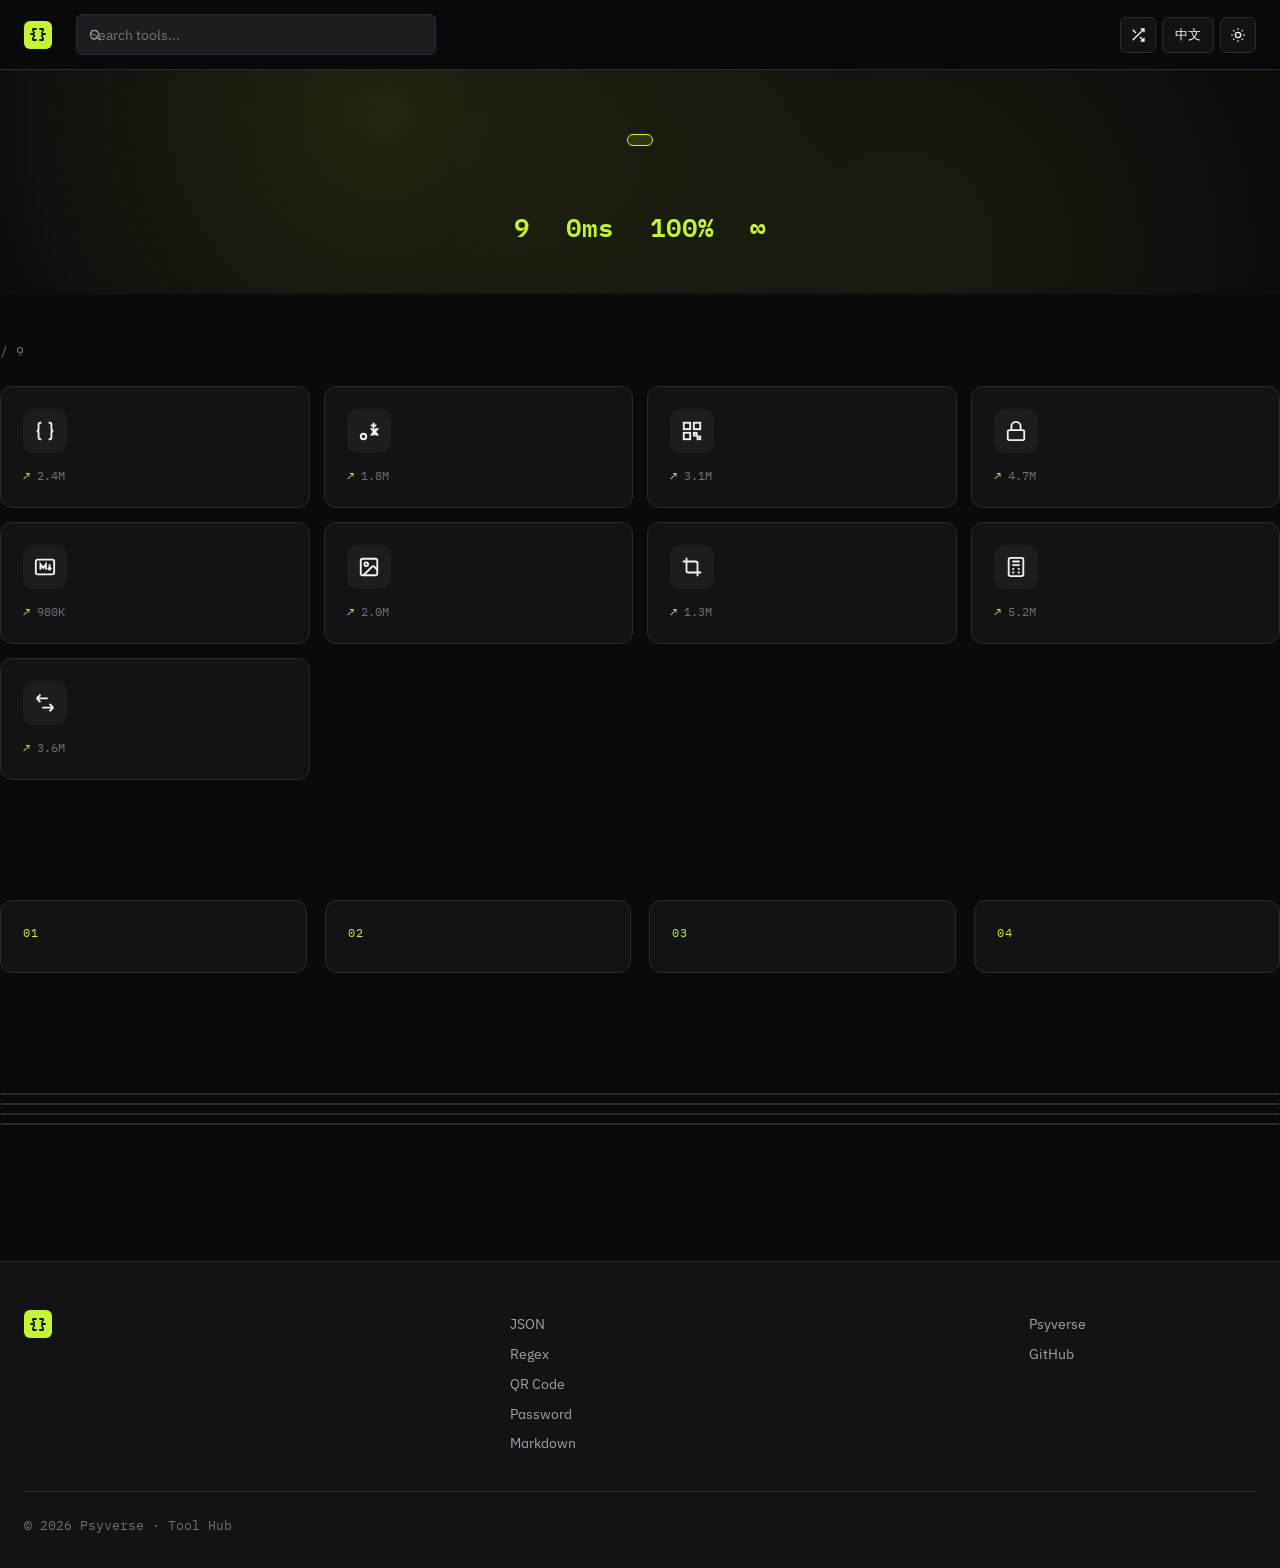
==== index.html @ 6f5b40fe "Initial commit: Tool Hub — 9 free utility tools (JSON, regex, QR, password, markdown, image compress" ====
<!DOCTYPE html>
<html lang="en" data-theme="dark">
<head>
<meta charset="UTF-8">
<meta name="viewport" content="width=device-width, initial-scale=1.0">
<title>Tool Hub — Free Online Utility Tools | 工具集 · 免费在线实用工具</title>
<meta name="description" content="Free, fast, no-signup online tools: JSON formatter, regex tester, QR code generator, password generator, image compressor, calculator, markdown preview, and more.">
<meta name="keywords" content="online tools, free tools, json formatter, regex tester, qr code generator, password generator, image compressor, unit converter, markdown editor, calculator">
<meta name="author" content="Gewenbo">
<link rel="canonical" href="https://tools.psyverse.fun/">
<link rel="alternate" hreflang="en" href="https://tools.psyverse.fun/">
<link rel="alternate" hreflang="zh-CN" href="https://tools.psyverse.fun/">
<link rel="alternate" hreflang="x-default" href="https://tools.psyverse.fun/">
<meta property="og:title" content="Tool Hub — Free Online Utility Tools">
<meta property="og:description" content="9 essential developer & productivity tools, free, instant, no signup. JSON, Regex, QR, Password, Markdown, Image, Calculator, Converter.">
<meta property="og:url" content="https://tools.psyverse.fun/">
<meta property="og:site_name" content="Tool Hub · 工具集">
<meta property="og:type" content="website">
<meta property="og:locale" content="en_US">
<meta property="og:locale:alternate" content="zh_CN">
<meta name="twitter:card" content="summary_large_image">
<meta name="twitter:title" content="Tool Hub — Free Online Utility Tools">
<meta name="twitter:description" content="9 essential developer & productivity tools, free, instant, no signup.">
<meta name="robots" content="index, follow">
<meta name="theme-color" content="#0a0a0b">
<script type="application/ld+json">
{
  "@context": "https://schema.org",
  "@type": "WebSite",
  "name": "Tool Hub",
  "alternateName": "工具集",
  "description": "Free online utility tools for developers and productivity.",
  "url": "https://tools.psyverse.fun/",
  "inLanguage": ["en", "zh-CN"],
  "potentialAction": {
    "@type": "SearchAction",
    "target": "https://tools.psyverse.fun/?q={search_term_string}",
    "query-input": "required name=search_term_string"
  },
  "author": { "@type": "Person", "name": "Gewenbo", "url": "https://psyverse.fun/" },
  "publisher": { "@type": "Organization", "name": "Psyverse", "url": "https://psyverse.fun/" }
}
</script>
<link rel="icon" href="data:image/svg+xml,<svg xmlns='http://www.w3.org/2000/svg' viewBox='0 0 32 32'><rect width='32' height='32' rx='6' fill='%23c5f432'/><text x='50%25' y='52%25' font-family='monospace' font-size='15' font-weight='700' text-anchor='middle' dominant-baseline='central' fill='%230a0a0b'>{}</text></svg>">
<link href="https://fonts.googleapis.com/css2?family=IBM+Plex+Sans:wght@400;500;600;700&family=IBM+Plex+Mono:wght@400;500;600&family=Space+Grotesk:wght@500;600;700&family=Noto+Sans+SC:wght@400;500;700&display=swap" rel="stylesheet">
<link rel="stylesheet" href="/shared.css">
<script src="https://analytics-dashboard-two-blue.vercel.app/tracker.js" defer></script>
</head>
<body data-lang="en">

<header class="site-header">
  <div class="header-inner">
    <a href="/" class="logo">
      <div class="logo-mark">{}</div>
      <span data-en="Tool Hub" data-zh="工具集"></span>
    </a>
    <div class="nav-search">
      <input id="tool-search" type="text" placeholder="Search tools..." data-en-placeholder="Search tools..." data-zh-placeholder="搜索工具...">
    </div>
    <div class="nav-spacer"></div>
    <div class="header-controls">
      <button class="icon-btn" data-action="random-tool" title="Random tool">
        <svg viewBox="0 0 24 24" fill="none" stroke="currentColor" stroke-width="2"><path d="M16 3h5v5M4 20 21 3M21 16v5h-5M15 15l6 6M4 4l5 5"/></svg>
      </button>
      <button class="icon-btn lang-btn" data-action="toggle-lang">中文</button>
      <button class="icon-btn" data-action="toggle-theme" title="Theme"></button>
    </div>
  </div>
</header>

<main>

<section class="hero">
  <div class="hero-eyebrow">
    <span data-en="9 free tools · No signup · No tracking" data-zh="9 个免费工具 · 无需注册 · 无追踪"></span>
  </div>
  <h1 class="display">
    <span data-en="Tools that <span class='accent'>just work.</span>" data-zh="即开即用的<span class='accent'>实用工具</span>"></span>
  </h1>
  <p>
    <span data-en="A focused set of fast, beautiful, free online utilities. Format JSON, test regex, generate QR codes — share results in one click." data-zh="一组精心打造的免费在线工具：JSON 格式化、正则测试、二维码生成…… 一键分享，开箱即用。"></span>
  </p>
  <div class="hero-stats">
    <div class="hero-stat">
      <div class="num mono">9</div>
      <div class="lbl" data-en="Tools" data-zh="工具"></div>
    </div>
    <div class="hero-stat">
      <div class="num mono">0ms</div>
      <div class="lbl" data-en="Server lag" data-zh="服务器延迟"></div>
    </div>
    <div class="hero-stat">
      <div class="num mono">100%</div>
      <div class="lbl" data-en="Client-side" data-zh="本地运行"></div>
    </div>
    <div class="hero-stat">
      <div class="num mono">∞</div>
      <div class="lbl" data-en="Free forever" data-zh="永久免费"></div>
    </div>
  </div>
</section>

<section class="container section">
  <div class="section-head">
    <h2 data-en="All tools" data-zh="所有工具"></h2>
    <span class="count">/ 9</span>
  </div>

  <div class="tool-grid" id="tool-grid">

    <a href="/json-formatter" class="tool-card">
      <button class="pin" data-action="pin" data-slug="json-formatter">☆</button>
      <div class="tool-icon"><svg viewBox="0 0 24 24" fill="none" stroke="currentColor" stroke-width="2"><path d="M8 3H7a2 2 0 0 0-2 2v5a2 2 0 0 1-2 2 2 2 0 0 1 2 2v5a2 2 0 0 0 2 2h1M16 21h1a2 2 0 0 0 2-2v-5a2 2 0 0 1 2-2 2 2 0 0 1-2-2V5a2 2 0 0 0-2-2h-1"/></svg></div>
      <h3 data-en="JSON Formatter" data-zh="JSON 格式化"></h3>
      <p data-en="Format, validate, minify JSON. Detects errors with line numbers." data-zh="格式化、校验、压缩 JSON。错误定位精确到行。"></p>
      <div class="meta"><span class="uses mono">2.4M</span><span data-en="dev" data-zh="开发"></span></div>
    </a>

    <a href="/regex-tester" class="tool-card">
      <button class="pin" data-action="pin" data-slug="regex-tester">☆</button>
      <div class="tool-icon"><svg viewBox="0 0 24 24" fill="none" stroke="currentColor" stroke-width="2"><path d="M17 3v6m-3-3h6M21 16h-1.5l-1.4-2-1.4 2H15l2.4-3-2.4-3h1.5l1.5 2 1.4-2H21l-2.5 3z"/><circle cx="6" cy="18" r="3"/></svg></div>
      <h3 data-en="Regex Tester" data-zh="正则测试"></h3>
      <p data-en="Live regex matching with highlighted captures and group inspector." data-zh="实时匹配、高亮捕获组、分组查看。"></p>
      <div class="meta"><span class="uses mono">1.8M</span><span data-en="dev" data-zh="开发"></span></div>
    </a>

    <a href="/qr-code-generator" class="tool-card">
      <button class="pin" data-action="pin" data-slug="qr-code-generator">☆</button>
      <div class="tool-icon"><svg viewBox="0 0 24 24" fill="none" stroke="currentColor" stroke-width="2"><rect x="3" y="3" width="7" height="7"/><rect x="14" y="3" width="7" height="7"/><rect x="3" y="14" width="7" height="7"/><rect x="14" y="14" width="3" height="3"/><rect x="18" y="18" width="3" height="3"/></svg></div>
      <h3 data-en="QR Code Generator" data-zh="二维码生成"></h3>
      <p data-en="Create QR codes for URLs, text, WiFi. Export PNG / SVG, custom colors." data-zh="生成网址、文本、WiFi 二维码。导出 PNG/SVG，可自定义颜色。"></p>
      <div class="meta"><span class="uses mono">3.1M</span><span data-en="utility" data-zh="实用"></span></div>
    </a>

    <a href="/password-generator" class="tool-card">
      <button class="pin" data-action="pin" data-slug="password-generator">☆</button>
      <div class="tool-icon"><svg viewBox="0 0 24 24" fill="none" stroke="currentColor" stroke-width="2"><rect x="3" y="11" width="18" height="11" rx="2"/><path d="M7 11V7a5 5 0 0 1 10 0v4"/></svg></div>
      <h3 data-en="Password Generator" data-zh="密码生成器"></h3>
      <p data-en="Strong, random passwords. Length, charsets, strength meter." data-zh="生成强随机密码。可调长度、字符集，含强度指示。"></p>
      <div class="meta"><span class="uses mono">4.7M</span><span data-en="security" data-zh="安全"></span></div>
    </a>

    <a href="/markdown-preview" class="tool-card">
      <button class="pin" data-action="pin" data-slug="markdown-preview">☆</button>
      <div class="tool-icon"><svg viewBox="0 0 24 24" fill="none" stroke="currentColor" stroke-width="2"><rect x="2" y="4" width="20" height="16" rx="2"/><path d="M7 15V9l3 4 3-4v6M17 9v6m-2-2 2 2 2-2"/></svg></div>
      <h3 data-en="Markdown Preview" data-zh="Markdown 预览"></h3>
      <p data-en="Real-time markdown editor. GFM, code blocks, syntax highlighting." data-zh="实时 Markdown 编辑器。支持 GFM、代码块、语法高亮。"></p>
      <div class="meta"><span class="uses mono">980K</span><span data-en="writing" data-zh="写作"></span></div>
    </a>

    <a href="/image-compressor" class="tool-card">
      <button class="pin" data-action="pin" data-slug="image-compressor">☆</button>
      <div class="tool-icon"><svg viewBox="0 0 24 24" fill="none" stroke="currentColor" stroke-width="2"><rect x="3" y="3" width="18" height="18" rx="2"/><circle cx="9" cy="9" r="2"/><path d="m21 15-3.1-3.1a2 2 0 0 0-2.8 0L6 21"/></svg></div>
      <h3 data-en="Image Compressor" data-zh="图片压缩"></h3>
      <p data-en="Compress JPG / PNG / WebP. Adjustable quality, see size before/after." data-zh="压缩 JPG/PNG/WebP。可调质量，前后对比体积。"></p>
      <div class="meta"><span class="uses mono">2.0M</span><span data-en="image" data-zh="图像"></span></div>
    </a>

    <a href="/image-cropper" class="tool-card">
      <button class="pin" data-action="pin" data-slug="image-cropper">☆</button>
      <div class="tool-icon"><svg viewBox="0 0 24 24" fill="none" stroke="currentColor" stroke-width="2"><path d="M6 2v14a2 2 0 0 0 2 2h14M18 22V8a2 2 0 0 0-2-2H2"/></svg></div>
      <h3 data-en="Image Cropper" data-zh="图片裁剪"></h3>
      <p data-en="Crop images to custom or preset ratios (1:1, 16:9, 4:3, 9:16)." data-zh="按自定义或预设比例裁剪 (1:1, 16:9, 4:3, 9:16)。"></p>
      <div class="meta"><span class="uses mono">1.3M</span><span data-en="image" data-zh="图像"></span></div>
    </a>

    <a href="/calculator" class="tool-card">
      <button class="pin" data-action="pin" data-slug="calculator">☆</button>
      <div class="tool-icon"><svg viewBox="0 0 24 24" fill="none" stroke="currentColor" stroke-width="2"><rect x="4" y="2" width="16" height="20" rx="2"/><path d="M8 6h8M8 10h8M8 14h2M14 14h2M8 18h2M14 18h2"/></svg></div>
      <h3 data-en="Calculator" data-zh="计算器"></h3>
      <p data-en="Basic + scientific calculator. Keyboard shortcuts, history." data-zh="基础 + 科学计算器。支持键盘、历史记录。"></p>
      <div class="meta"><span class="uses mono">5.2M</span><span data-en="math" data-zh="数学"></span></div>
    </a>

    <a href="/unit-converter" class="tool-card">
      <button class="pin" data-action="pin" data-slug="unit-converter">☆</button>
      <div class="tool-icon"><svg viewBox="0 0 24 24" fill="none" stroke="currentColor" stroke-width="2"><path d="M3 7h12M3 7l4-4M3 7l4 4M21 17H9M21 17l-4-4M21 17l-4 4"/></svg></div>
      <h3 data-en="Unit Converter" data-zh="单位换算"></h3>
      <p data-en="Length, weight, temperature, area, volume — instant conversion." data-zh="长度、重量、温度、面积、体积 — 即时换算。"></p>
      <div class="meta"><span class="uses mono">3.6M</span><span data-en="math" data-zh="数学"></span></div>
    </a>

  </div>
</section>

<section class="container section">
  <div class="section-head">
    <h2 data-en="Why Tool Hub?" data-zh="为何选择工具集？"></h2>
  </div>
  <div style="display:grid;grid-template-columns:repeat(auto-fit,minmax(240px,1fr));gap:18px;">
    <div style="padding:22px;border:1px solid var(--border);border-radius:var(--radius-lg);background:var(--surface);">
      <div style="font-family:var(--mono);color:var(--accent);font-size:.78rem;letter-spacing:.1em;margin-bottom:8px;">01</div>
      <h3 style="font-family:var(--display);font-size:1.05rem;margin-bottom:8px;font-weight:600;" data-en="100% client-side" data-zh="完全本地运行"></h3>
      <p style="color:var(--text-dim);font-size:.9rem;" data-en="Your data never leaves your browser. Format that secret JSON without worrying." data-zh="数据从不离开浏览器。机密 JSON 也可放心格式化。"></p>
    </div>
    <div style="padding:22px;border:1px solid var(--border);border-radius:var(--radius-lg);background:var(--surface);">
      <div style="font-family:var(--mono);color:var(--accent);font-size:.78rem;letter-spacing:.1em;margin-bottom:8px;">02</div>
      <h3 style="font-family:var(--display);font-size:1.05rem;margin-bottom:8px;font-weight:600;" data-en="Shareable links" data-zh="链接可分享"></h3>
      <p style="color:var(--text-dim);font-size:.9rem;" data-en="Every tool generates a URL with state baked in. Send a colleague a pre-filled formatter." data-zh="每个工具支持带状态分享。一键发送预填好的工具页给同事。"></p>
    </div>
    <div style="padding:22px;border:1px solid var(--border);border-radius:var(--radius-lg);background:var(--surface);">
      <div style="font-family:var(--mono);color:var(--accent);font-size:.78rem;letter-spacing:.1em;margin-bottom:8px;">03</div>
      <h3 style="font-family:var(--display);font-size:1.05rem;margin-bottom:8px;font-weight:600;" data-en="Embed anywhere" data-zh="自由嵌入"></h3>
      <p style="color:var(--text-dim);font-size:.9rem;" data-en="Drop any tool into your blog, docs, or wiki via a one-line iframe." data-zh="一行 iframe 代码即可嵌入到博客、文档或 wiki。"></p>
    </div>
    <div style="padding:22px;border:1px solid var(--border);border-radius:var(--radius-lg);background:var(--surface);">
      <div style="font-family:var(--mono);color:var(--accent);font-size:.78rem;letter-spacing:.1em;margin-bottom:8px;">04</div>
      <h3 style="font-family:var(--display);font-size:1.05rem;margin-bottom:8px;font-weight:600;" data-en="No ads, no tracking" data-zh="无广告，无追踪"></h3>
      <p style="color:var(--text-dim);font-size:.9rem;" data-en="One privacy-respecting pageview counter. That's it. No third-party trackers." data-zh="仅一个尊重隐私的访问计数器，无任何第三方追踪。"></p>
    </div>
  </div>
</section>

<section class="container section">
  <div class="section-head">
    <h2 data-en="Frequently asked" data-zh="常见问题"></h2>
  </div>
  <div class="faq-item"><div class="faq-q" data-en="Is everything really free?" data-zh="所有工具都免费吗？"></div><div class="faq-a" data-en="Yes. Forever. No accounts, no usage caps, no upsells." data-zh="是的，永久免费。无需账户、无次数限制、无收费升级。"></div></div>
  <div class="faq-item"><div class="faq-q" data-en="Where does my data go?" data-zh="我的数据传到哪里？"></div><div class="faq-a" data-en="Nowhere. Every tool runs entirely in your browser via JavaScript. Nothing is uploaded to a server — including images and JSON content." data-zh="哪里都不传。所有工具均在浏览器中通过 JavaScript 本地运行。图片、JSON 等内容均不上传服务器。"></div></div>
  <div class="faq-item"><div class="faq-q" data-en="Can I embed tools on my own website?" data-zh="可以将工具嵌入我的网站吗？"></div><div class="faq-a" data-en="Yes. Each tool page has an embed code in its bottom section. Drop the iframe snippet anywhere." data-zh="可以。每个工具页底部都提供嵌入代码，将 iframe 片段放入任意位置即可。"></div></div>
  <div class="faq-item"><div class="faq-q" data-en="Does it work offline?" data-zh="是否支持离线使用？"></div><div class="faq-a" data-en="Yes — once a page loads, it works offline. Most tools are zero-byte after the initial visit." data-zh="支持。页面加载完成后即可离线使用，多数工具首次访问后零额外流量。"></div></div>
</section>

</main>

<footer class="site-footer">
  <div class="footer-inner">
    <div class="footer-col">
      <div class="logo" style="margin-bottom:14px;"><div class="logo-mark">{}</div><span data-en="Tool Hub" data-zh="工具集"></span></div>
      <p style="font-size:.88rem;color:var(--text-dim);max-width:280px;" data-en="Free, fast, beautiful tools — built into a tight grid. Part of the Psyverse portfolio." data-zh="免费、快速、精美的工具集合 — 隶属 Psyverse 矩阵。"></p>
    </div>
    <div class="footer-col">
      <h4 data-en="Tools" data-zh="工具"></h4>
      <a href="/json-formatter">JSON</a>
      <a href="/regex-tester">Regex</a>
      <a href="/qr-code-generator">QR Code</a>
      <a href="/password-generator">Password</a>
      <a href="/markdown-preview">Markdown</a>
    </div>
    <div class="footer-col">
      <h4 data-en="More" data-zh="更多"></h4>
      <a href="/image-compressor" data-en="Image Compress" data-zh="图片压缩"></a>
      <a href="/image-cropper" data-en="Image Crop" data-zh="图片裁剪"></a>
      <a href="/calculator" data-en="Calculator" data-zh="计算器"></a>
      <a href="/unit-converter" data-en="Unit Converter" data-zh="单位换算"></a>
    </div>
    <div class="footer-col">
      <h4 data-en="Network" data-zh="网络"></h4>
      <a href="https://psyverse.fun">Psyverse</a>
      <a href="https://aitools.psyverse.fun" data-en="AI Tools" data-zh="AI 工具"></a>
      <a href="https://prompts.psyverse.fun" data-en="Prompt Vault" data-zh="提示词库"></a>
      <a href="https://github.com/gewenbo888/tool-hub">GitHub</a>
    </div>
  </div>
  <div class="footer-bottom">
    <span>© 2026 Psyverse · Tool Hub</span>
    <span data-en="Built by Gewenbo · No tracking · No ads" data-zh="Gewenbo 制作 · 无追踪 · 无广告"></span>
  </div>
</footer>

<script src="/shared.js"></script>
</body>
</html>
---- shared.css ----
/* Tool Hub — shared styles
 * Distinctive: IBM Plex Sans + Mono, electric lime accent, sharp cards,
 * generous whitespace, monospace numerics, light/dark via [data-theme]
 */

:root {
  --bg: #0a0a0b;
  --surface: #131316;
  --surface-2: #1c1c21;
  --surface-3: #26262d;
  --border: #2a2a32;
  --border-strong: #3a3a44;
  --text: #f4f4f5;
  --text-dim: #a1a1aa;
  --text-faint: #71717a;
  --accent: #c5f432;
  --accent-ink: #0a0a0b;
  --accent-soft: rgba(197, 244, 50, .12);
  --danger: #ff5b5b;
  --warn: #ffb547;
  --good: #4ade80;
  --shadow-sm: 0 1px 2px rgba(0,0,0,.4);
  --shadow-md: 0 4px 16px rgba(0,0,0,.4);
  --radius: 6px;
  --radius-lg: 12px;
  --mono: 'IBM Plex Mono', ui-monospace, SF Mono, Menlo, monospace;
  --sans: 'IBM Plex Sans', system-ui, sans-serif;
  --display: 'Space Grotesk', 'IBM Plex Sans', sans-serif;
}

[data-theme="light"] {
  --bg: #fafaf7;
  --surface: #ffffff;
  --surface-2: #f4f4f0;
  --surface-3: #ebebe5;
  --border: #e2e2dc;
  --border-strong: #c8c8c0;
  --text: #18181b;
  --text-dim: #52525b;
  --text-faint: #a1a1aa;
  --accent: #5fa800;
  --accent-ink: #ffffff;
  --accent-soft: rgba(95, 168, 0, .1);
  --shadow-sm: 0 1px 2px rgba(0,0,0,.06);
  --shadow-md: 0 4px 16px rgba(0,0,0,.08);
}

* { margin: 0; padding: 0; box-sizing: border-box; }
html { scroll-behavior: smooth; }
body {
  font-family: var(--sans);
  font-weight: 400;
  background: var(--bg);
  color: var(--text);
  line-height: 1.55;
  -webkit-font-smoothing: antialiased;
  text-rendering: optimizeLegibility;
  min-height: 100vh;
  font-feature-settings: "ss01", "cv01";
}

a { color: inherit; text-decoration: none; }
button { font-family: inherit; cursor: pointer; border: none; background: none; color: inherit; }
input, textarea, select { font-family: inherit; color: inherit; }
.mono { font-family: var(--mono); }
.display { font-family: var(--display); letter-spacing: -.02em; }

/* ───── i18n ───── */
[data-en], [data-zh] { display: inline; }
body[data-lang="en"] [data-zh] { display: none; }
body[data-lang="zh"] [data-en] { display: none; }
body[data-lang="zh"] { font-family: 'Noto Sans SC', var(--sans); }

/* ───── HEADER ───── */
.site-header {
  position: sticky; top: 0; z-index: 50;
  background: color-mix(in srgb, var(--bg) 88%, transparent);
  backdrop-filter: blur(12px);
  border-bottom: 1px solid var(--border);
}
.header-inner {
  max-width: 1280px; margin: 0 auto;
  padding: 14px 24px;
  display: flex; align-items: center; gap: 24px;
}
.logo {
  display: flex; align-items: center; gap: 10px;
  font-family: var(--display); font-weight: 700; font-size: 1.1rem;
  letter-spacing: -.01em;
}
.logo-mark {
  width: 28px; height: 28px;
  background: var(--accent); color: var(--accent-ink);
  border-radius: 6px;
  display: grid; place-items: center;
  font-weight: 700; font-size: .92rem;
  font-family: var(--mono);
}
.nav-spacer { flex: 1; }
.nav-search {
  flex: 1; max-width: 360px; position: relative;
}
.nav-search input {
  width: 100%; padding: 9px 14px 9px 36px;
  background: var(--surface); border: 1px solid var(--border);
  border-radius: var(--radius);
  font-size: .92rem; outline: none;
  transition: border-color .15s;
}
.nav-search input:focus { border-color: var(--border-strong); }
.nav-search::before {
  content: ""; position: absolute; left: 12px; top: 50%;
  width: 14px; height: 14px; transform: translateY(-50%);
  background-image: url("data:image/svg+xml,%3Csvg xmlns='http://www.w3.org/2000/svg' viewBox='0 0 24 24' fill='none' stroke='%23a1a1aa' stroke-width='2'%3E%3Ccircle cx='11' cy='11' r='7'/%3E%3Cpath d='m21 21-4.3-4.3'/%3E%3C/svg%3E");
  background-size: contain; background-repeat: no-repeat;
}
.header-controls { display: flex; gap: 6px; }
.icon-btn {
  width: 36px; height: 36px; border-radius: var(--radius);
  display: grid; place-items: center;
  border: 1px solid var(--border);
  background: var(--surface);
  font-size: .82rem; font-weight: 500;
  transition: all .15s;
}
.icon-btn:hover { border-color: var(--border-strong); background: var(--surface-2); }
.icon-btn svg { width: 16px; height: 16px; }
.lang-btn { width: auto; padding: 0 12px; font-family: var(--mono); font-size: .8rem; }

/* ───── LAYOUT ───── */
.container { max-width: 1280px; margin: 0 auto; padding: 0 24px; }
.tool-page { max-width: 980px; margin: 0 auto; padding: 32px 24px 80px; }
.breadcrumb { font-size: .85rem; color: var(--text-dim); margin-bottom: 16px; font-family: var(--mono); }
.breadcrumb a:hover { color: var(--accent); }

/* ───── HERO ───── */
.hero {
  padding: 64px 24px 48px; text-align: center;
  position: relative; overflow: hidden;
}
.hero::before {
  content: ""; position: absolute; inset: 0;
  background:
    radial-gradient(circle at 30% 20%, var(--accent-soft) 0%, transparent 50%),
    radial-gradient(circle at 70% 80%, color-mix(in srgb, var(--accent) 8%, transparent) 0%, transparent 50%);
  pointer-events: none;
}
.hero-eyebrow {
  display: inline-block;
  font-family: var(--mono); font-size: .78rem;
  letter-spacing: .14em; text-transform: uppercase;
  color: var(--accent);
  padding: 5px 12px;
  border: 1px solid var(--accent);
  border-radius: 999px;
  margin-bottom: 22px;
  background: var(--accent-soft);
  position: relative;
}
.hero h1 {
  font-family: var(--display);
  font-size: clamp(2.4rem, 5.5vw, 4.4rem);
  font-weight: 700; letter-spacing: -.035em;
  line-height: 1; margin-bottom: 20px;
  position: relative;
}
.hero h1 .accent { color: var(--accent); }
.hero p {
  font-size: 1.15rem; color: var(--text-dim);
  max-width: 620px; margin: 0 auto 32px;
  position: relative;
}
.hero-stats {
  display: flex; justify-content: center; gap: 36px; flex-wrap: wrap;
  position: relative;
}
.hero-stat .num { font-family: var(--mono); font-size: 1.6rem; font-weight: 600; color: var(--accent); }
.hero-stat .lbl { font-size: .8rem; color: var(--text-faint); text-transform: uppercase; letter-spacing: .08em; }

/* ───── TOOL GRID ───── */
.section { padding: 48px 0; }
.section-head {
  display: flex; align-items: baseline; gap: 16px;
  margin-bottom: 24px;
}
.section-head h2 {
  font-family: var(--display); font-size: 1.6rem;
  font-weight: 600; letter-spacing: -.02em;
}
.section-head .count {
  font-family: var(--mono); font-size: .8rem;
  color: var(--text-faint);
}
.section-head .filter {
  margin-left: auto; display: flex; gap: 6px;
}
.chip {
  padding: 6px 12px; border-radius: 999px;
  font-size: .82rem; font-weight: 500;
  background: var(--surface); border: 1px solid var(--border);
  transition: all .15s;
}
.chip:hover, .chip.active { background: var(--accent); color: var(--accent-ink); border-color: var(--accent); }

.tool-grid {
  display: grid;
  grid-template-columns: repeat(auto-fill, minmax(260px, 1fr));
  gap: 14px;
}
.tool-card {
  background: var(--surface); border: 1px solid var(--border);
  border-radius: var(--radius-lg);
  padding: 22px;
  transition: all .2s;
  position: relative; display: block;
  overflow: hidden;
}
.tool-card::after {
  content: ""; position: absolute; inset: -1px;
  border-radius: var(--radius-lg);
  background: linear-gradient(135deg, var(--accent), transparent 40%);
  opacity: 0; transition: opacity .25s;
  z-index: -1; padding: 1px;
}
.tool-card:hover {
  transform: translateY(-2px);
  border-color: var(--border-strong);
  box-shadow: var(--shadow-md);
}
.tool-card:hover .tool-icon {
  background: var(--accent); color: var(--accent-ink);
}
.tool-card .pin {
  position: absolute; top: 14px; right: 14px;
  width: 28px; height: 28px; border-radius: 50%;
  display: grid; place-items: center;
  opacity: 0; transition: all .15s;
  font-size: .9rem;
}
.tool-card:hover .pin { opacity: .5; }
.tool-card .pin:hover, .tool-card .pin.pinned { opacity: 1; color: var(--accent); }
.tool-icon {
  width: 44px; height: 44px;
  border-radius: 10px;
  background: var(--surface-2);
  display: grid; place-items: center;
  margin-bottom: 14px;
  transition: all .2s;
}
.tool-icon svg { width: 22px; height: 22px; }
.tool-card h3 {
  font-family: var(--display); font-weight: 600;
  font-size: 1.05rem; margin-bottom: 6px;
  letter-spacing: -.01em;
}
.tool-card p {
  font-size: .85rem; color: var(--text-dim);
  line-height: 1.45; margin-bottom: 10px;
}
.tool-card .meta {
  display: flex; gap: 10px; font-size: .72rem;
  color: var(--text-faint);
  font-family: var(--mono);
}
.tool-card .meta .uses::before { content: "↗ "; color: var(--accent); }

/* ───── TOOL PAGE ───── */
.tool-header {
  margin-bottom: 28px;
  padding-bottom: 22px;
  border-bottom: 1px solid var(--border);
}
.tool-header h1 {
  font-family: var(--display);
  font-size: clamp(2rem, 4vw, 2.8rem);
  font-weight: 700; letter-spacing: -.025em;
  margin-bottom: 10px;
}
.tool-header .desc {
  color: var(--text-dim); font-size: 1.02rem;
  max-width: 680px;
}
.tool-actions {
  display: flex; gap: 8px; margin-top: 16px;
  flex-wrap: wrap;
}
.action-btn {
  padding: 8px 14px;
  background: var(--surface); border: 1px solid var(--border);
  border-radius: var(--radius);
  font-size: .85rem; font-weight: 500;
  display: inline-flex; align-items: center; gap: 7px;
  transition: all .15s;
}
.action-btn:hover { background: var(--surface-2); border-color: var(--border-strong); }
.action-btn.primary { background: var(--accent); color: var(--accent-ink); border-color: var(--accent); }
.action-btn.primary:hover { background: color-mix(in srgb, var(--accent) 88%, white); }
.action-btn svg { width: 14px; height: 14px; }

/* ───── PANEL / WORKSPACE ───── */
.workspace {
  display: grid; grid-template-columns: 1fr 1fr; gap: 16px;
  margin-bottom: 28px;
}
.workspace.single { grid-template-columns: 1fr; }
@media (max-width: 760px) { .workspace { grid-template-columns: 1fr; } }
.panel {
  background: var(--surface); border: 1px solid var(--border);
  border-radius: var(--radius-lg);
  overflow: hidden;
  display: flex; flex-direction: column;
}
.panel-head {
  padding: 12px 16px;
  border-bottom: 1px solid var(--border);
  display: flex; align-items: center; gap: 10px;
  background: var(--surface-2);
  font-size: .85rem; font-weight: 500;
}
.panel-head .label { font-family: var(--mono); color: var(--text-dim); text-transform: uppercase; letter-spacing: .06em; font-size: .72rem; }
.panel-head .actions { margin-left: auto; display: flex; gap: 4px; }
.panel-head .mini-btn {
  padding: 4px 10px; border-radius: 5px;
  font-size: .76rem; color: var(--text-dim);
  transition: all .12s;
}
.panel-head .mini-btn:hover { background: var(--surface-3); color: var(--text); }
.panel-body {
  flex: 1; padding: 14px 16px;
  font-family: var(--mono); font-size: .9rem;
  line-height: 1.55;
}
textarea.code {
  width: 100%; min-height: 320px;
  background: transparent; border: none;
  font-family: var(--mono); font-size: .9rem;
  color: var(--text); resize: vertical;
  outline: none; line-height: 1.55;
}
.output-pre {
  margin: 0; white-space: pre-wrap; word-break: break-all;
  min-height: 320px; color: var(--text);
  font-family: var(--mono); font-size: .9rem;
}
.empty { color: var(--text-faint); font-style: italic; }

/* ───── INPUTS ───── */
.field { display: flex; flex-direction: column; gap: 6px; margin-bottom: 14px; }
.field label { font-size: .78rem; color: var(--text-dim); font-weight: 500; }
input[type="text"], input[type="number"], input[type="url"], select, textarea.std {
  width: 100%; padding: 10px 13px;
  background: var(--surface-2); border: 1px solid var(--border);
  border-radius: var(--radius); font-size: .9rem;
  outline: none; transition: border-color .12s;
}
input:focus, select:focus, textarea.std:focus { border-color: var(--accent); }
.row { display: flex; gap: 10px; align-items: center; }
.row > * { flex: 1; }

/* ───── SEO BLOCK ───── */
.seo-section {
  margin-top: 56px; padding-top: 32px;
  border-top: 1px solid var(--border);
}
.seo-section h2 {
  font-family: var(--display); font-size: 1.4rem;
  margin-bottom: 14px; letter-spacing: -.015em;
  font-weight: 600;
}
.seo-section h3 {
  font-family: var(--display); font-size: 1.05rem;
  margin: 22px 0 8px; font-weight: 600;
  letter-spacing: -.01em;
}
.seo-section p { color: var(--text-dim); margin-bottom: 12px; max-width: 760px; line-height: 1.65; }
.seo-section ul { color: var(--text-dim); padding-left: 20px; margin-bottom: 12px; }
.seo-section ul li { margin-bottom: 6px; }
.seo-section code {
  font-family: var(--mono); font-size: .85em;
  background: var(--surface-2); padding: 2px 6px;
  border-radius: 4px; color: var(--accent);
}
.faq-item {
  border: 1px solid var(--border); border-radius: var(--radius);
  margin-bottom: 8px; overflow: hidden;
  background: var(--surface);
}
.faq-q {
  padding: 14px 16px; cursor: pointer;
  font-weight: 500; font-size: .95rem;
  display: flex; align-items: center; justify-content: space-between;
}
.faq-q::after { content: "+"; font-family: var(--mono); font-size: 1.2rem; color: var(--text-dim); }
.faq-item.open .faq-q::after { content: "−"; }
.faq-a {
  padding: 0 16px; max-height: 0; overflow: hidden;
  color: var(--text-dim); font-size: .92rem;
  transition: all .25s;
}
.faq-item.open .faq-a { padding: 0 16px 14px; max-height: 400px; }

/* ───── EMBED CODE ───── */
.embed-block {
  background: var(--surface-2); border: 1px solid var(--border);
  border-radius: var(--radius); padding: 14px;
  font-family: var(--mono); font-size: .82rem;
  position: relative; word-break: break-all;
  margin-bottom: 16px;
}
.embed-block .copy-mini {
  position: absolute; top: 8px; right: 8px;
  font-size: .72rem; padding: 4px 8px;
  background: var(--surface-3); border-radius: 4px;
  font-family: var(--sans);
}

/* ───── FOOTER ───── */
.site-footer {
  margin-top: 80px; padding: 48px 24px 32px;
  border-top: 1px solid var(--border);
  background: var(--surface);
}
.footer-inner {
  max-width: 1280px; margin: 0 auto;
  display: grid;
  grid-template-columns: 2fr repeat(3, 1fr);
  gap: 32px;
}
@media (max-width: 700px) { .footer-inner { grid-template-columns: 1fr 1fr; } }
.footer-col h4 {
  font-family: var(--mono); font-size: .76rem;
  text-transform: uppercase; letter-spacing: .1em;
  color: var(--text-faint); margin-bottom: 12px;
}
.footer-col a {
  display: block; padding: 4px 0;
  font-size: .88rem; color: var(--text-dim);
  transition: color .12s;
}
.footer-col a:hover { color: var(--accent); }
.footer-bottom {
  max-width: 1280px; margin: 32px auto 0;
  padding-top: 24px; border-top: 1px solid var(--border);
  display: flex; justify-content: space-between;
  font-size: .8rem; color: var(--text-faint);
  flex-wrap: wrap; gap: 12px;
  font-family: var(--mono);
}

/* ───── TOAST ───── */
.toast {
  position: fixed; bottom: 32px; left: 50%;
  transform: translate(-50%, 100px);
  background: var(--text); color: var(--bg);
  padding: 11px 20px; border-radius: 8px;
  font-size: .88rem; font-weight: 500;
  box-shadow: var(--shadow-md);
  opacity: 0; transition: all .25s;
  z-index: 200;
}
.toast.show { transform: translate(-50%, 0); opacity: 1; }

/* ───── SHARE MODAL ───── */
.modal-bg {
  position: fixed; inset: 0;
  background: rgba(0,0,0,.6);
  display: none; align-items: center; justify-content: center;
  z-index: 100;
}
.modal-bg.show { display: flex; }
.modal {
  background: var(--surface); border-radius: var(--radius-lg);
  border: 1px solid var(--border);
  padding: 28px; max-width: 460px; width: 90%;
}
.modal h3 {
  font-family: var(--display); font-size: 1.3rem;
  font-weight: 600; margin-bottom: 14px;
}
.modal-link {
  background: var(--surface-2); padding: 12px;
  border-radius: var(--radius); font-family: var(--mono);
  font-size: .82rem; word-break: break-all;
  margin-bottom: 14px;
  border: 1px solid var(--border);
}
.modal-share-row { display: flex; gap: 8px; flex-wrap: wrap; }

/* ───── SCROLLBAR ───── */
*::-webkit-scrollbar { width: 8px; height: 8px; }
*::-webkit-scrollbar-track { background: var(--bg); }
*::-webkit-scrollbar-thumb { background: var(--border-strong); border-radius: 4px; }
*::-webkit-scrollbar-thumb:hover { background: var(--text-faint); }

/* ───── ANIMATIONS ───── */
@keyframes fadeUp {
  from { opacity: 0; transform: translateY(12px); }
  to { opacity: 1; transform: translateY(0); }
}
.tool-card { animation: fadeUp .35s ease-out backwards; }
.tool-card:nth-child(1) { animation-delay: .02s; }
.tool-card:nth-child(2) { animation-delay: .04s; }
.tool-card:nth-child(3) { animation-delay: .06s; }
.tool-card:nth-child(4) { animation-delay: .08s; }
.tool-card:nth-child(5) { animation-delay: .1s; }
.tool-card:nth-child(6) { animation-delay: .12s; }
.tool-card:nth-child(7) { animation-delay: .14s; }
.tool-card:nth-child(8) { animation-delay: .16s; }
.tool-card:nth-child(9) { animation-delay: .18s; }

/* ───── REGEX HIGHLIGHTING ───── */
.match { background: var(--accent-soft); color: var(--accent); padding: 1px 0; }
.regex-info { display: flex; gap: 16px; flex-wrap: wrap; font-family: var(--mono); font-size: .8rem; color: var(--text-dim); margin-bottom: 12px; }
.regex-info b { color: var(--accent); }

/* ───── MARKDOWN PREVIEW ───── */
.md-preview { line-height: 1.7; font-family: var(--sans); }
.md-preview h1, .md-preview h2, .md-preview h3 { font-family: var(--display); margin: 1em 0 .4em; }
.md-preview h1 { font-size: 1.7rem; border-bottom: 1px solid var(--border); padding-bottom: .2em; }
.md-preview h2 { font-size: 1.35rem; }
.md-preview h3 { font-size: 1.1rem; }
.md-preview p { margin-bottom: .8em; color: var(--text); }
.md-preview ul, .md-preview ol { margin: 0 0 .8em 1.4em; }
.md-preview code { background: var(--surface-2); padding: 2px 5px; border-radius: 4px; font-family: var(--mono); font-size: .88em; color: var(--accent); }
.md-preview pre { background: var(--surface-2); padding: 12px; border-radius: 6px; overflow-x: auto; margin-bottom: .8em; }
.md-preview pre code { background: transparent; padding: 0; color: var(--text); }
.md-preview blockquote { border-left: 3px solid var(--accent); padding-left: 12px; color: var(--text-dim); margin-bottom: .8em; }
.md-preview a { color: var(--accent); text-decoration: underline; }
.md-preview img { max-width: 100%; }

/* ───── COLOR/RANGE INPUTS ───── */
input[type="range"] {
  -webkit-appearance: none; width: 100%; height: 4px;
  background: var(--surface-3); border-radius: 2px; outline: none;
}
input[type="range"]::-webkit-slider-thumb {
  -webkit-appearance: none; width: 16px; height: 16px;
  background: var(--accent); border-radius: 50%; cursor: pointer;
}
input[type="checkbox"] { accent-color: var(--accent); width: 16px; height: 16px; }

/* ───── CALCULATOR ───── */
.calc {
  max-width: 380px; background: var(--surface);
  border: 1px solid var(--border); border-radius: var(--radius-lg);
  padding: 20px; margin: 0 auto;
}
.calc-display {
  background: var(--surface-2); border-radius: var(--radius);
  padding: 16px; min-height: 100px; margin-bottom: 14px;
  text-align: right; word-break: break-all;
}
.calc-display .expr { font-family: var(--mono); font-size: .85rem; color: var(--text-dim); min-height: 1.2em; }
.calc-display .val { font-family: var(--mono); font-size: 2rem; font-weight: 600; }
.calc-grid { display: grid; grid-template-columns: repeat(4, 1fr); gap: 6px; }
.calc-grid.sci { grid-template-columns: repeat(5, 1fr); }
.calc-btn {
  padding: 14px 0; border-radius: var(--radius);
  background: var(--surface-2); border: 1px solid var(--border);
  font-family: var(--mono); font-size: .95rem; font-weight: 500;
  transition: all .1s;
}
.calc-btn:hover { background: var(--surface-3); border-color: var(--border-strong); }
.calc-btn.op { color: var(--accent); }
.calc-btn.eq { background: var(--accent); color: var(--accent-ink); border-color: var(--accent); grid-column: span 2; }
.calc-btn.clr { color: var(--danger); }
.calc-toggle { display: flex; gap: 4px; margin-bottom: 12px; }
.calc-toggle button {
  flex: 1; padding: 8px;
  border-radius: var(--radius); font-size: .82rem;
  background: var(--surface-2); border: 1px solid var(--border);
}
.calc-toggle button.active { background: var(--accent); color: var(--accent-ink); border-color: var(--accent); }

/* ───── IMAGE COMPARE ───── */
.img-preview-row { display: grid; grid-template-columns: 1fr 1fr; gap: 14px; margin: 16px 0; }
@media (max-width: 600px) { .img-preview-row { grid-template-columns: 1fr; } }
.img-box {
  background: var(--surface-2); border: 1px dashed var(--border);
  border-radius: var(--radius); padding: 12px;
  display: flex; flex-direction: column; align-items: center; gap: 8px;
}
.img-box img { max-width: 100%; max-height: 280px; border-radius: 4px; }
.img-box .meta { font-family: var(--mono); font-size: .78rem; color: var(--text-dim); }
.dropzone {
  border: 2px dashed var(--border-strong); border-radius: var(--radius-lg);
  padding: 48px 20px; text-align: center;
  background: var(--surface); transition: all .15s;
  cursor: pointer; margin-bottom: 16px;
}
.dropzone:hover, .dropzone.over { border-color: var(--accent); background: var(--accent-soft); }
.dropzone p { color: var(--text-dim); font-size: .92rem; margin-top: 8px; }

/* ───── PASSWORD ───── */
.pw-display {
  background: var(--surface-2); border: 1px solid var(--border);
  border-radius: var(--radius); padding: 18px;
  font-family: var(--mono); font-size: 1.4rem;
  text-align: center; margin-bottom: 12px;
  word-break: break-all; min-height: 70px;
  display: flex; align-items: center; justify-content: center;
  position: relative;
}
.strength-bar {
  height: 6px; background: var(--surface-2);
  border-radius: 3px; overflow: hidden;
  margin-bottom: 8px;
}
.strength-fill { height: 100%; transition: all .3s; }
.strength-label { font-size: .8rem; font-family: var(--mono); }
.options-grid {
  display: grid; grid-template-columns: 1fr 1fr; gap: 10px;
  margin: 16px 0;
}
.option-row {
  display: flex; align-items: center; gap: 8px;
  padding: 8px 12px; background: var(--surface-2);
  border-radius: var(--radius); cursor: pointer;
  font-size: .88rem;
}

/* ───── QR ───── */
.qr-preview {
  display: flex; justify-content: center; padding: 24px;
  background: white; border-radius: var(--radius);
}
.qr-preview img, .qr-preview svg, .qr-preview canvas { max-width: 100%; }

/* ───── UNIT CONVERTER ───── */
.conv-row {
  display: grid; grid-template-columns: 1fr auto 1fr; gap: 10px;
  align-items: end; margin-bottom: 16px;
}
.conv-arrow {
  display: grid; place-items: center;
  width: 36px; height: 36px;
  border-radius: 50%; background: var(--surface-2);
  color: var(--accent);
  margin-bottom: 6px;
}
.conv-tabs {
  display: flex; flex-wrap: wrap; gap: 6px; margin-bottom: 18px;
}
.conv-tab {
  padding: 7px 14px; border-radius: 999px;
  font-size: .82rem; background: var(--surface);
  border: 1px solid var(--border);
}
.conv-tab.active { background: var(--accent); color: var(--accent-ink); border-color: var(--accent); }
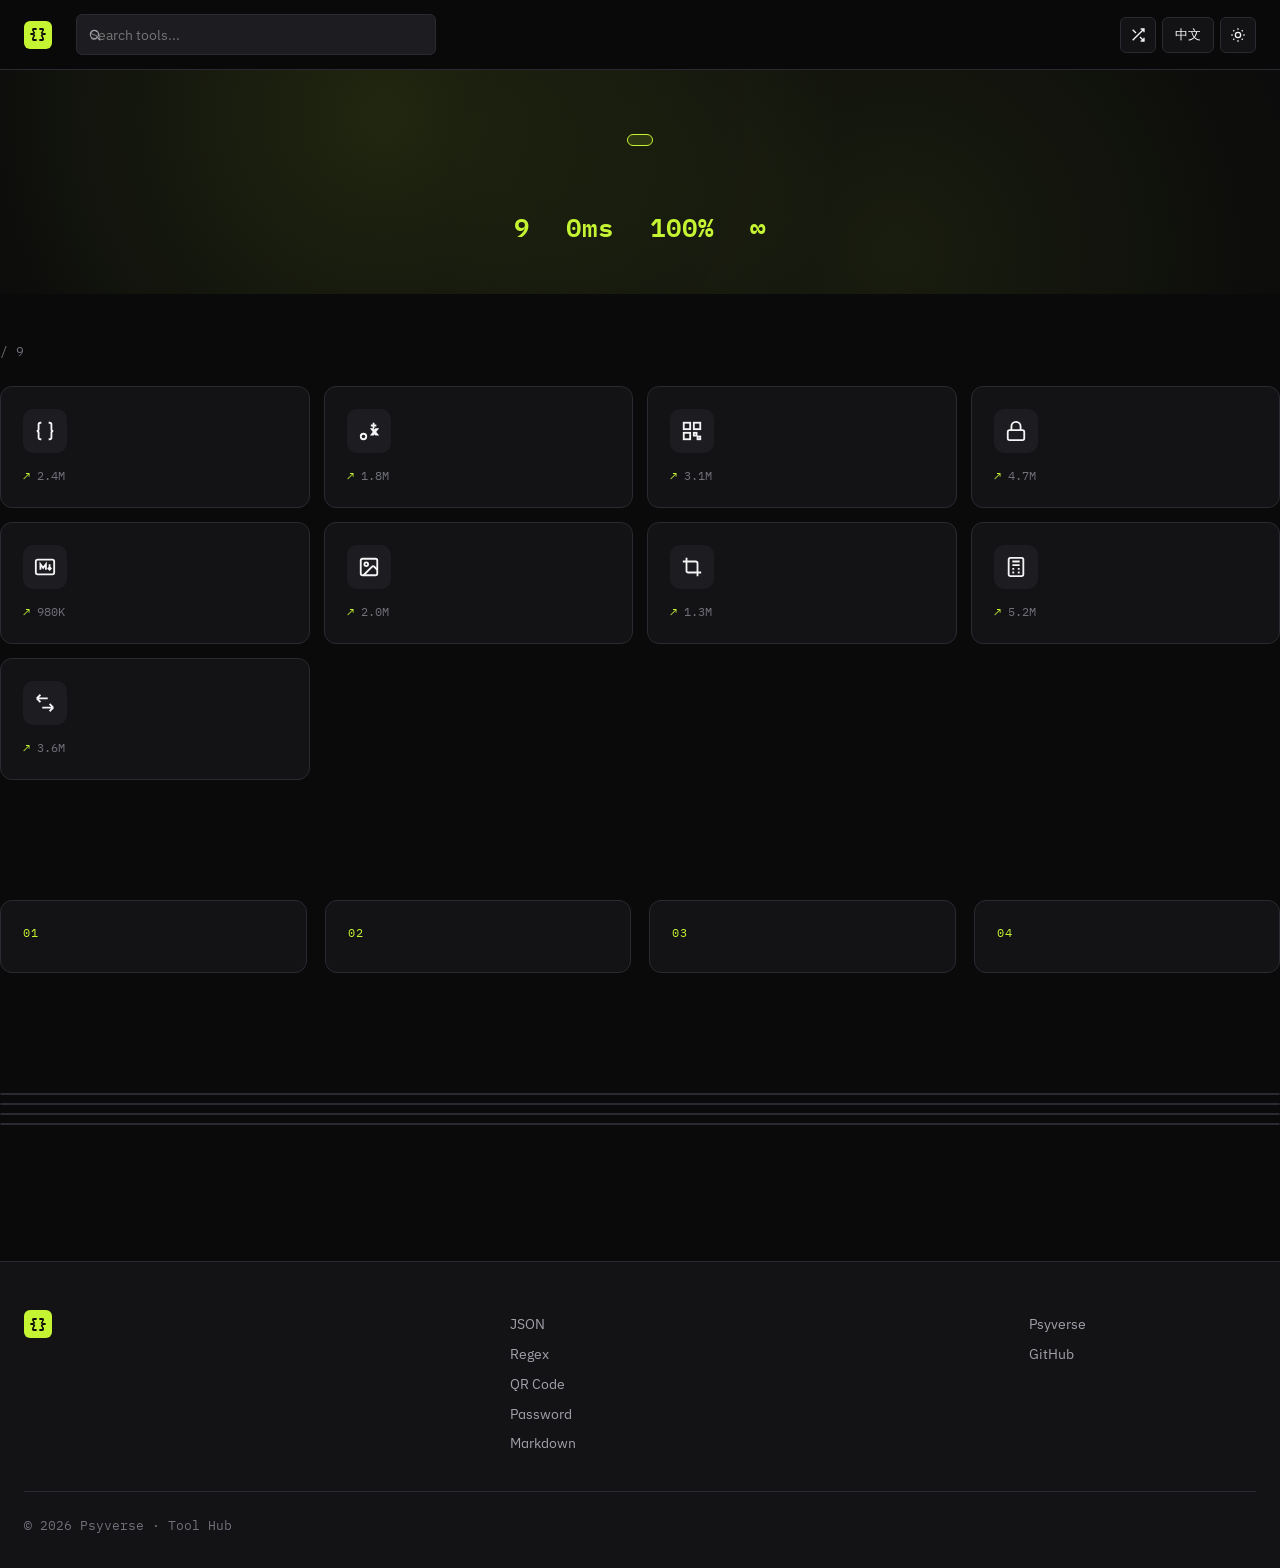
==== commit 0a957697: "Add OG/Twitter share image (1200×630)" ====
--- a/index.html
+++ b/index.html
@@ -45,6 +45,11 @@
 <link href="https://fonts.googleapis.com/css2?family=IBM+Plex+Sans:wght@400;500;600;700&family=IBM+Plex+Mono:wght@400;500;600&family=Space+Grotesk:wght@500;600;700&family=Noto+Sans+SC:wght@400;500;700&display=swap" rel="stylesheet">
 <link rel="stylesheet" href="/shared.css">
 <script src="https://analytics-dashboard-two-blue.vercel.app/tracker.js" defer></script>
+<meta property="og:image" content="https://tools.psyverse.fun/og.png" />
+<meta property="og:image:width" content="1200" />
+<meta property="og:image:height" content="630" />
+<meta property="og:image:alt" content="Tool Hub 工具集" />
+<meta name="twitter:image" content="https://tools.psyverse.fun/og.png" />
 </head>
 <body data-lang="en">
 
